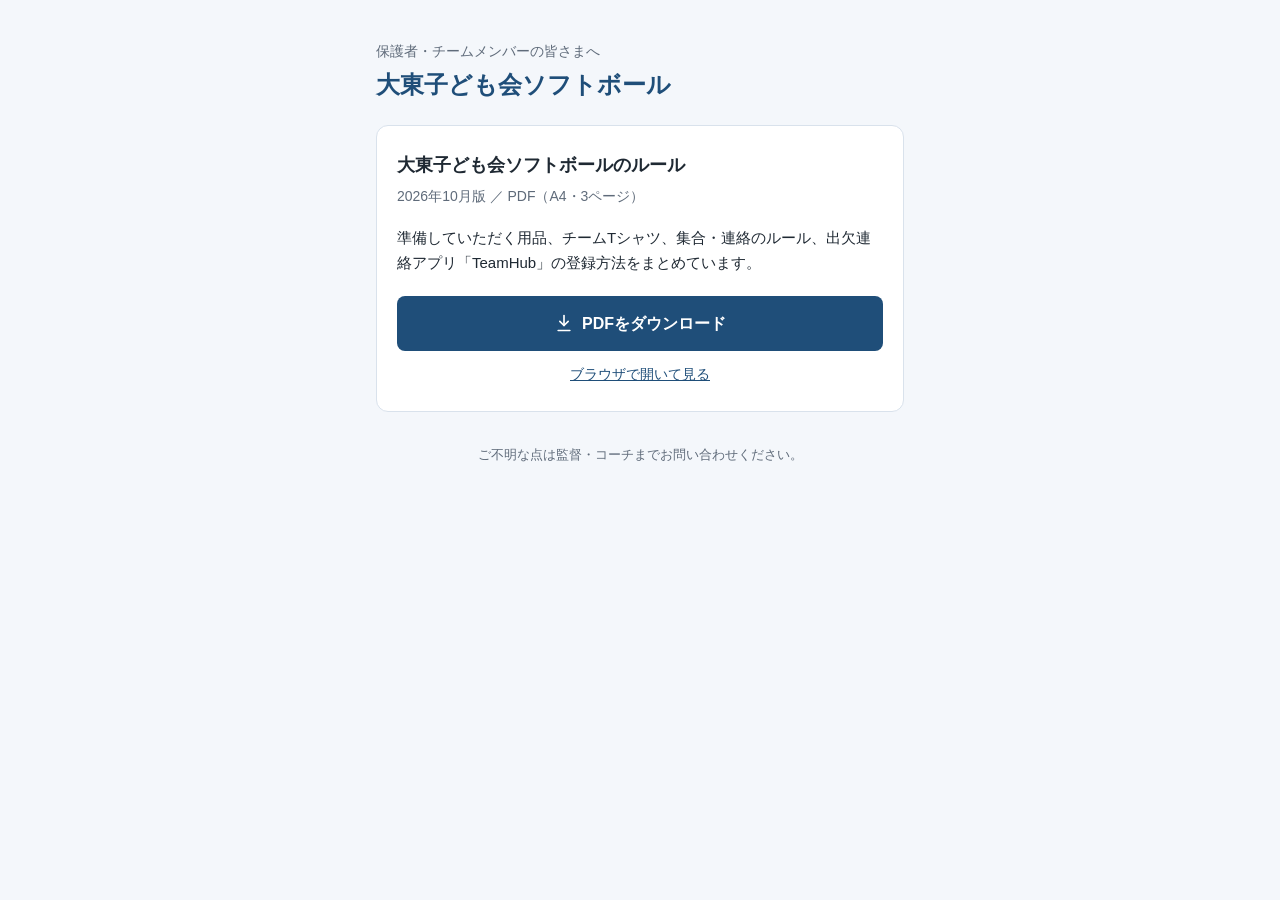
==== index.html @ fb2c36f0 "大東子ども会ソフトボールのルール（2026年10月版）を公開 Co-Authored-By: Claude Opus 5.5 <noreply@anthropic.com>" ====
<!doctype html>
<html lang="ja">
<head>
<meta charset="utf-8">
<meta name="viewport" content="width=device-width, initial-scale=1">
<meta name="robots" content="noindex, nofollow">
<title>大東子ども会ソフトボール</title>
<style>
  :root {
    --bg: #f4f7fb;
    --card: #ffffff;
    --text: #1f2933;
    --muted: #5f6b7a;
    --accent: #1f4e79;
    --accent-hover: #163a5a;
    --line: #d9e2ec;
  }
  @media (prefers-color-scheme: dark) {
    :root {
      --bg: #10161d;
      --card: #18212b;
      --text: #e6edf3;
      --muted: #9aa7b4;
      --accent: #4a8fd0;
      --accent-hover: #6aa6dd;
      --line: #2a3644;
    }
  }
  * { box-sizing: border-box; }
  body {
    margin: 0;
    background: var(--bg);
    color: var(--text);
    font-family: "Hiragino Sans", "Yu Gothic UI", "Yu Gothic", Meiryo, sans-serif;
    line-height: 1.7;
  }
  main { max-width: 560px; margin: 0 auto; padding: 40px 16px 56px; }
  .eyebrow { color: var(--muted); font-size: 14px; margin: 0 0 4px; }
  h1 { font-size: 24px; color: var(--accent); margin: 0 0 24px; line-height: 1.4; }
  .card {
    background: var(--card);
    border: 1px solid var(--line);
    border-radius: 12px;
    padding: 24px 20px;
  }
  .card h2 { font-size: 18px; margin: 0 0 4px; }
  .meta { color: var(--muted); font-size: 14px; margin: 0 0 16px; }
  .card p.desc { margin: 0 0 20px; font-size: 15px; }
  .btn {
    display: flex; align-items: center; justify-content: center; gap: 8px;
    width: 100%; padding: 14px 16px;
    background: var(--accent); color: #fff;
    border-radius: 8px; text-decoration: none; font-weight: bold; font-size: 16px;
  }
  .btn:hover { background: var(--accent-hover); }
  .btn svg { width: 20px; height: 20px; }
  .sub-link { display: block; text-align: center; margin-top: 12px; font-size: 14px; color: var(--accent); }
  footer { margin-top: 32px; color: var(--muted); font-size: 13px; text-align: center; }
</style>
</head>
<body>
<main>
  <p class="eyebrow">保護者・チームメンバーの皆さまへ</p>
  <h1>大東子ども会ソフトボール</h1>

  <section class="card">
    <h2>大東子ども会ソフトボールのルール</h2>
    <p class="meta">2026年10月版 ／ PDF（A4・3ページ）</p>
    <p class="desc">準備していただく用品、チームTシャツ、集合・連絡のルール、出欠連絡アプリ「TeamHub」の登録方法をまとめています。</p>
    <a class="btn" href="daito-softball-rules.pdf" download="大東子ども会ソフトボールのルール.pdf">
      <svg viewBox="0 0 24 24" fill="none" stroke="currentColor" stroke-width="2" stroke-linecap="round" stroke-linejoin="round" aria-hidden="true"><path d="M12 3v12"/><path d="m7 10 5 5 5-5"/><path d="M5 21h14"/></svg>
      PDFをダウンロード
    </a>
    <a class="sub-link" href="daito-softball-rules.pdf" target="_blank" rel="noopener">ブラウザで開いて見る</a>
  </section>

  <footer>ご不明な点は監督・コーチまでお問い合わせください。</footer>
</main>
</body>
</html>
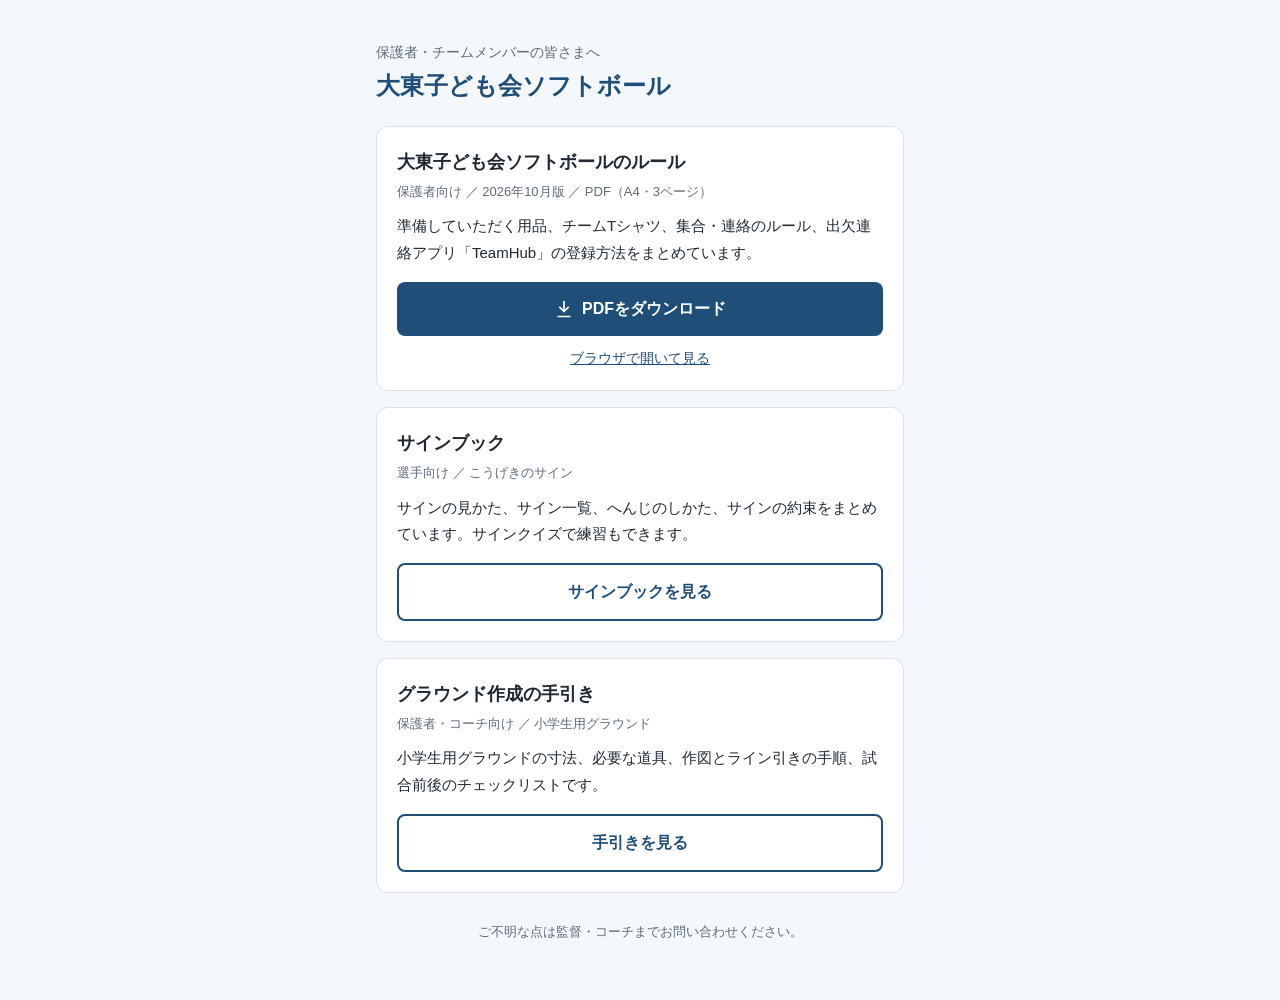
==== commit c3df5e43: "サインブックとグラウンド作成の手引きを追加し、トップページを3資料の入口に変更 Co-Authored-By: Claude Opus 5.5 <noreply@anthropic.com>" ====
--- a/index.html
+++ b/index.html
@@ -5,57 +5,33 @@
 <meta name="viewport" content="width=device-width, initial-scale=1">
 <meta name="robots" content="noindex, nofollow">
 <title>大東子ども会ソフトボール</title>
+<link rel="stylesheet" href="common.css">
 <style>
-  :root {
-    --bg: #f4f7fb;
-    --card: #ffffff;
-    --text: #1f2933;
-    --muted: #5f6b7a;
-    --accent: #1f4e79;
-    --accent-hover: #163a5a;
-    --line: #d9e2ec;
-  }
-  @media (prefers-color-scheme: dark) {
-    :root {
-      --bg: #10161d;
-      --card: #18212b;
-      --text: #e6edf3;
-      --muted: #9aa7b4;
-      --accent: #4a8fd0;
-      --accent-hover: #6aa6dd;
-      --line: #2a3644;
-    }
-  }
-  * { box-sizing: border-box; }
-  body {
-    margin: 0;
-    background: var(--bg);
-    color: var(--text);
-    font-family: "Hiragino Sans", "Yu Gothic UI", "Yu Gothic", Meiryo, sans-serif;
-    line-height: 1.7;
-  }
-  main { max-width: 560px; margin: 0 auto; padding: 40px 16px 56px; }
+  main { max-width: 560px; padding-top: 40px; }
   .eyebrow { color: var(--muted); font-size: 14px; margin: 0 0 4px; }
   h1 { font-size: 24px; color: var(--accent); margin: 0 0 24px; line-height: 1.4; }
   .card {
     background: var(--card);
     border: 1px solid var(--line);
     border-radius: 12px;
-    padding: 24px 20px;
+    padding: 20px;
+    margin-bottom: 16px;
   }
-  .card h2 { font-size: 18px; margin: 0 0 4px; }
-  .meta { color: var(--muted); font-size: 14px; margin: 0 0 16px; }
-  .card p.desc { margin: 0 0 20px; font-size: 15px; }
+  .card h2 { font-size: 18px; margin: 0 0 2px; }
+  .card .meta { color: var(--muted); font-size: 13px; margin: 0 0 10px; }
+  .card p.desc { margin: 0 0 16px; font-size: 15px; }
   .btn {
     display: flex; align-items: center; justify-content: center; gap: 8px;
-    width: 100%; padding: 14px 16px;
+    width: 100%; padding: 13px 16px;
     background: var(--accent); color: #fff;
     border-radius: 8px; text-decoration: none; font-weight: bold; font-size: 16px;
   }
   .btn:hover { background: var(--accent-hover); }
-  .btn svg { width: 20px; height: 20px; }
-  .sub-link { display: block; text-align: center; margin-top: 12px; font-size: 14px; color: var(--accent); }
-  footer { margin-top: 32px; color: var(--muted); font-size: 13px; text-align: center; }
+  .btn.outline { background: transparent; color: var(--accent); border: 2px solid var(--accent); }
+  .btn.outline:hover { background: var(--head); }
+  .btn svg { width: 20px; height: 20px; flex: none; }
+  .sub-link { display: block; text-align: center; margin-top: 10px; font-size: 14px; }
+  footer { margin-top: 28px; color: var(--muted); font-size: 13px; text-align: center; }
 </style>
 </head>
 <body>
@@ -65,13 +41,27 @@
 
   <section class="card">
     <h2>大東子ども会ソフトボールのルール</h2>
-    <p class="meta">2026年10月版 ／ PDF（A4・3ページ）</p>
+    <p class="meta">保護者向け ／ 2026年10月版 ／ PDF（A4・3ページ）</p>
     <p class="desc">準備していただく用品、チームTシャツ、集合・連絡のルール、出欠連絡アプリ「TeamHub」の登録方法をまとめています。</p>
-    <a class="btn" href="daito-softball-rules.pdf" download="大東子ども会ソフトボールのルール.pdf">
+    <a class="btn" href="rules.pdf" download="大東子ども会ソフトボールのルール.pdf">
       <svg viewBox="0 0 24 24" fill="none" stroke="currentColor" stroke-width="2" stroke-linecap="round" stroke-linejoin="round" aria-hidden="true"><path d="M12 3v12"/><path d="m7 10 5 5 5-5"/><path d="M5 21h14"/></svg>
       PDFをダウンロード
     </a>
-    <a class="sub-link" href="daito-softball-rules.pdf" target="_blank" rel="noopener">ブラウザで開いて見る</a>
+    <a class="sub-link" href="rules.pdf" target="_blank" rel="noopener">ブラウザで開いて見る</a>
+  </section>
+
+  <section class="card">
+    <h2>サインブック</h2>
+    <p class="meta">選手向け ／ こうげきのサイン</p>
+    <p class="desc">サインの見かた、サイン一覧、へんじのしかた、サインの約束をまとめています。サインクイズで練習もできます。</p>
+    <a class="btn outline" href="signs.html">サインブックを見る</a>
+  </section>
+
+  <section class="card">
+    <h2>グラウンド作成の手引き</h2>
+    <p class="meta">保護者・コーチ向け ／ 小学生用グラウンド</p>
+    <p class="desc">小学生用グラウンドの寸法、必要な道具、作図とライン引きの手順、試合前後のチェックリストです。</p>
+    <a class="btn outline" href="ground.html">手引きを見る</a>
   </section>
 
   <footer>ご不明な点は監督・コーチまでお問い合わせください。</footer>
--- a/common.css
+++ b/common.css
@@ -0,0 +1,47 @@
+:root {
+  --bg: #f4f7fb;
+  --card: #ffffff;
+  --text: #1f2933;
+  --muted: #5f6b7a;
+  --accent: #1f4e79;
+  --accent-hover: #163a5a;
+  --line: #d9e2ec;
+  --head: #e8eff7;
+}
+@media (prefers-color-scheme: dark) {
+  :root {
+    --bg: #10161d;
+    --card: #18212b;
+    --text: #e6edf3;
+    --muted: #9aa7b4;
+    --accent: #4a8fd0;
+    --accent-hover: #6aa6dd;
+    --line: #2a3644;
+    --head: #1f2b38;
+  }
+}
+* { box-sizing: border-box; }
+body {
+  margin: 0;
+  background: var(--bg);
+  color: var(--text);
+  font-family: "Hiragino Sans", "Yu Gothic UI", "Yu Gothic", Meiryo, sans-serif;
+  line-height: 1.75;
+}
+a { color: var(--accent); }
+main { max-width: 760px; margin: 0 auto; padding: 32px 16px 56px; }
+
+/* 記事ページ */
+.doc h1 { font-size: 24px; line-height: 1.4; color: var(--accent); margin: 16px 0 4px; }
+.doc .meta { color: var(--muted); font-size: 14px; margin: 0 0 24px; }
+.doc h2 { font-size: 19px; margin: 36px 0 10px; padding-bottom: 6px; border-bottom: 2px solid var(--accent); }
+.doc h3 { font-size: 16px; margin: 20px 0 6px; }
+.doc p, .doc li { font-size: 15.5px; }
+.doc .note { font-size: 13.5px; color: var(--muted); }
+.table-wrap { overflow-x: auto; background: var(--card); border: 1px solid var(--line); border-radius: 10px; }
+table { border-collapse: collapse; width: 100%; font-size: 14.5px; }
+th, td { padding: 8px 12px; text-align: left; border-bottom: 1px solid var(--line); vertical-align: top; }
+th { background: var(--head); font-size: 13.5px; white-space: nowrap; }
+tr:last-child td { border-bottom: 0; }
+.back { display: inline-block; font-size: 14px; text-decoration: none; }
+.back.bottom { margin-top: 32px; }
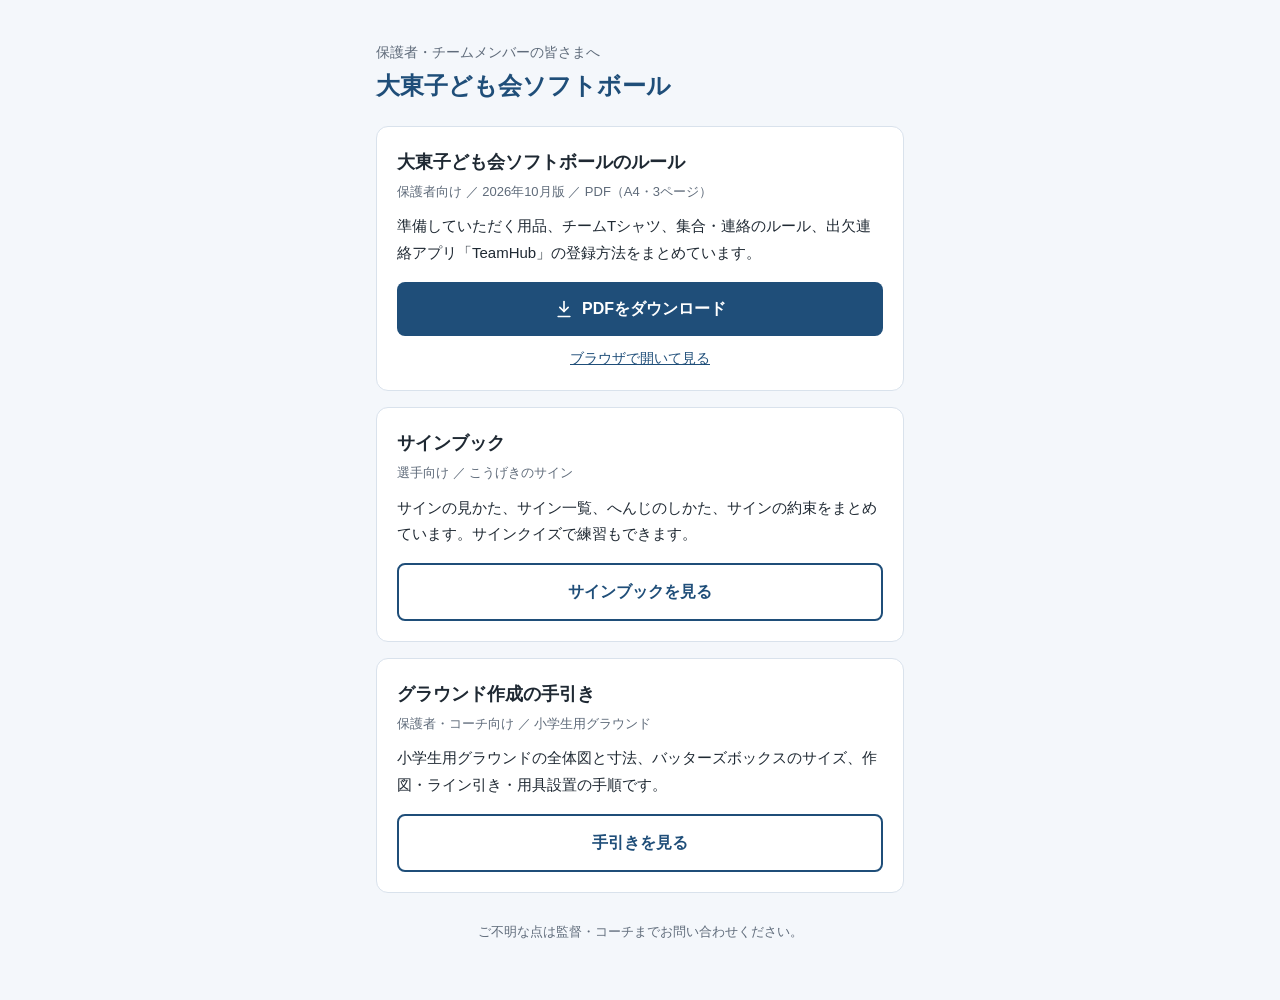
==== commit 05f6f76d: "グラウンド手引き：用地・道具・チェックリストを削除し、バッターズボックスのサイズ図を追加 Co-Authored-By: Claude Opus 5.5 <noreply@anthropic.com>" ====
--- a/index.html
+++ b/index.html
@@ -60,7 +60,7 @@
   <section class="card">
     <h2>グラウンド作成の手引き</h2>
     <p class="meta">保護者・コーチ向け ／ 小学生用グラウンド</p>
-    <p class="desc">小学生用グラウンドの寸法、必要な道具、作図とライン引きの手順、試合前後のチェックリストです。</p>
+    <p class="desc">小学生用グラウンドの全体図と寸法、バッターズボックスのサイズ、作図・ライン引き・用具設置の手順です。</p>
     <a class="btn outline" href="ground.html">手引きを見る</a>
   </section>
 
